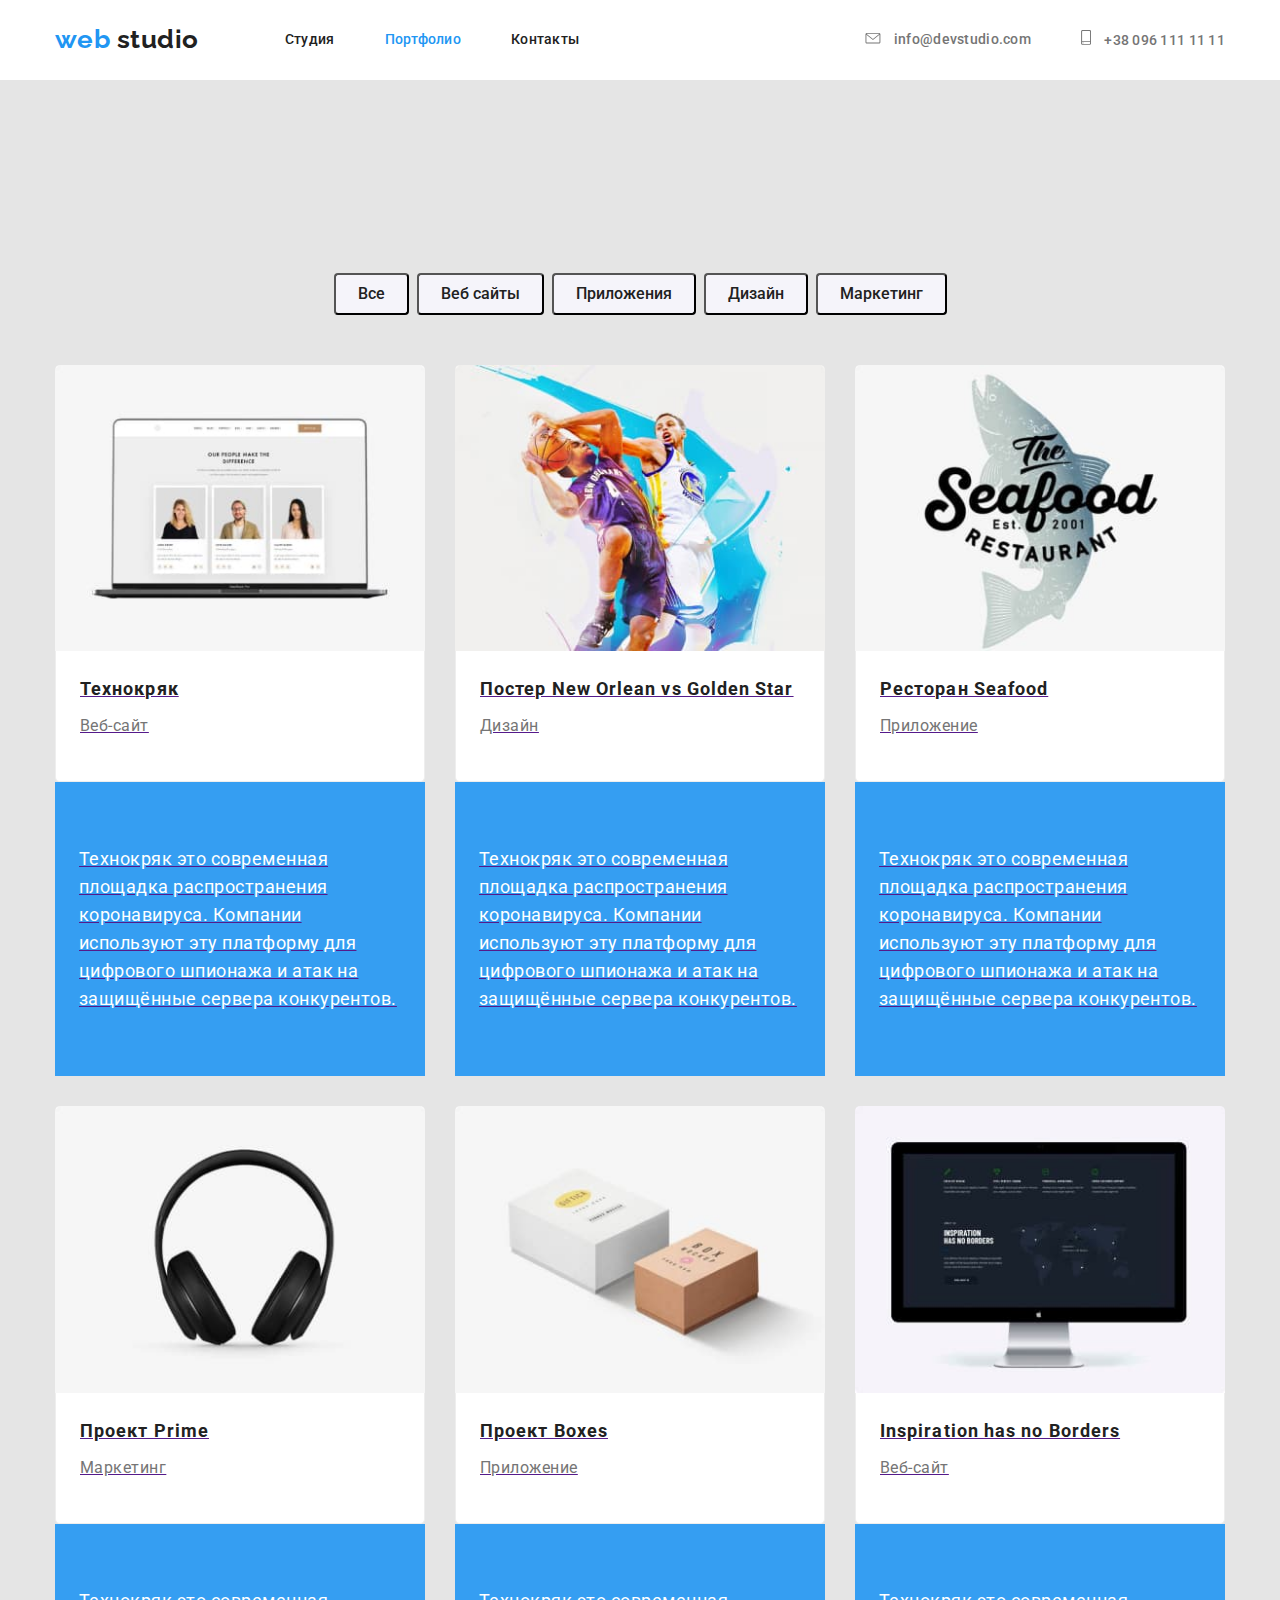
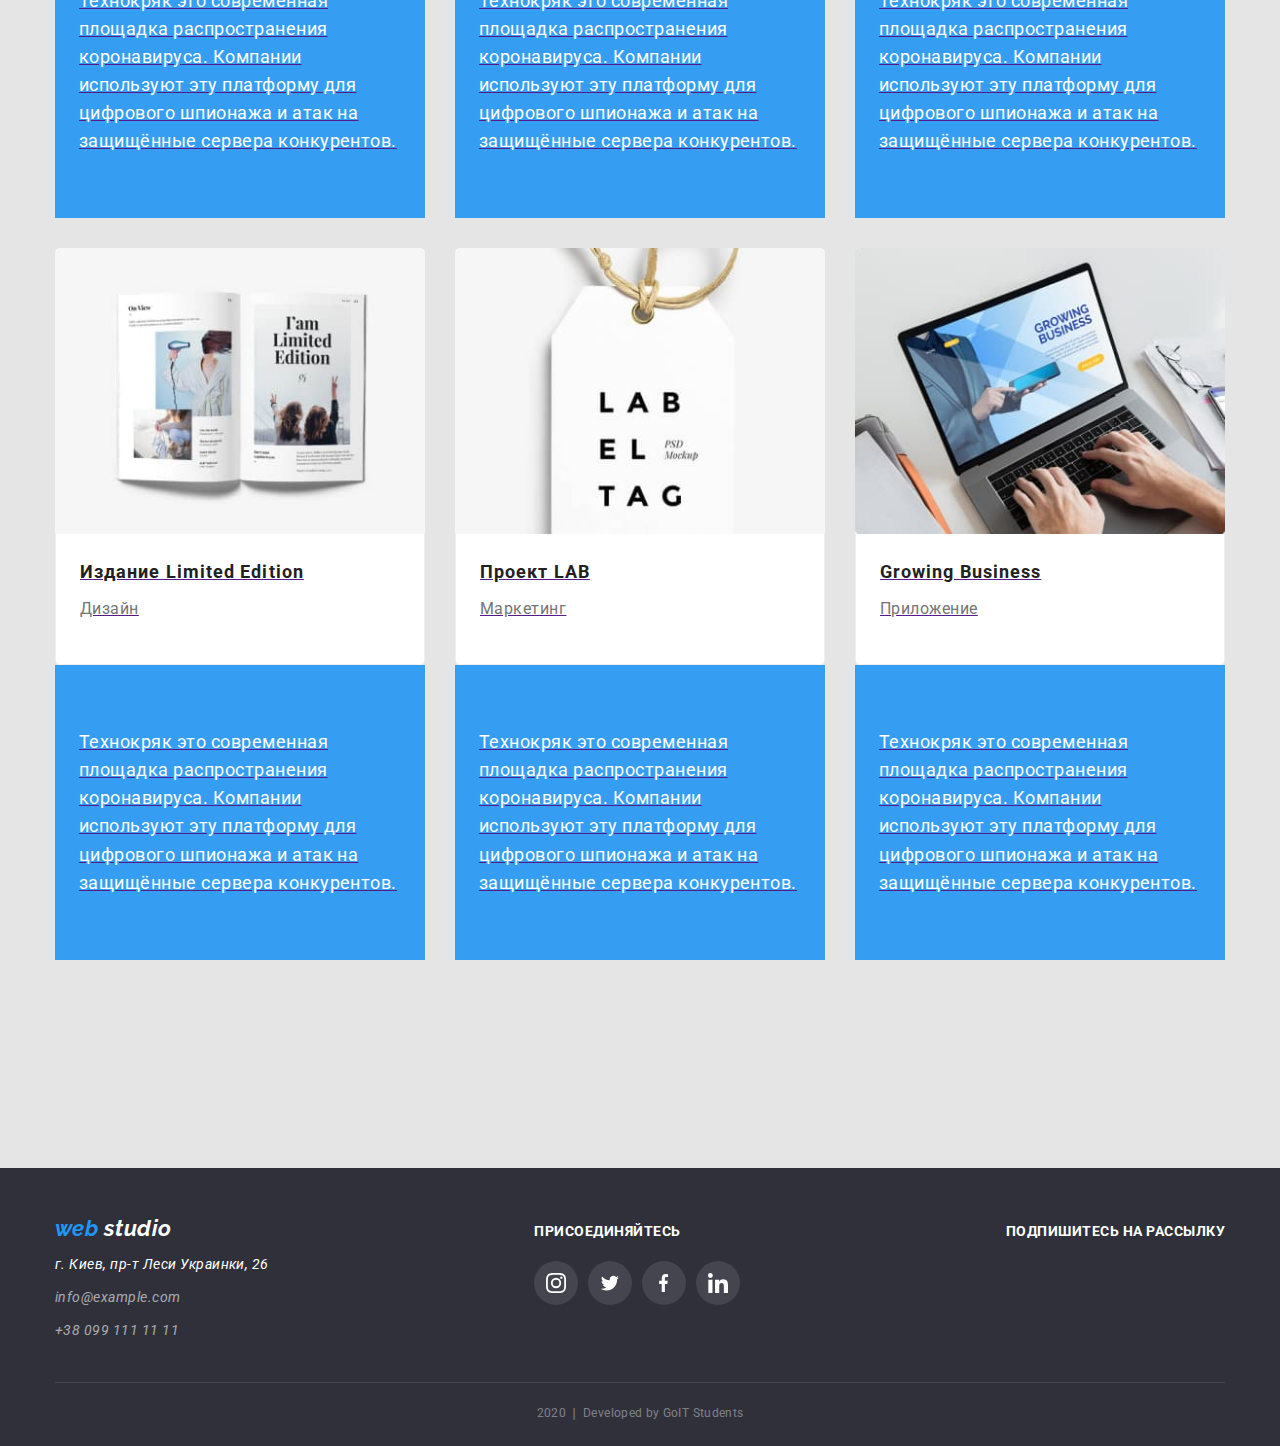
==== portfolio.html @ d5923508 "Создает репозиторий" ====
<!DOCTYPE html>
<html lang="ru">
  <head>
    <meta charset="UTF-8" />
    <meta name="viewport" content="width=device-width, initial-scale=1.0" />
    <title>Document</title>
    <link
      href="https://fonts.googleapis.com/css2?family=Raleway:wght@700&family=Roboto:wght@400;500;700;900&display=swap"
      rel="stylesheet"
    />
    <link
      rel="stylesheet"
      href="https://cdnjs.cloudflare.com/ajax/libs/modern-normalize/0.6.0/modern-normalize.min.css"
    />
    <link rel="stylesheet" href="./css/styles.css" />
  </head>

  <body>
    <header class="page-header">
      <div class="container header-main">
        <a class="logo-nav" href="/">
          <span class="logo-left logo">web</span>
          <span class="logo-riht logo">studio</span></a>
        <nav>
          <ul class="header-listf list">
            <li class="item">
              <a class="link-navf" href="./index.html">Студия</a>
            </li>
            <li class="item">
              <a class="link-navf current" href="./portfolio.html">Портфолио</a>
            </li>
            <li class="item"><a class="link-navf" href="">Контакты</a></li>
          </ul>
        </nav>
      
        <ul class="header-lists list">
          <li class="item">
            <span class="HHH">
              <a class="link-navs" href="">
                <svg class="icon" width="16px" height="11.2px">
                  <use href="./images/symbol-defs1.svg#icon-envelope"></use>
                </svg>
                info@devstudio.com
              </a>
            </span>
          </li>
          <li class="item">
            <span class="HHH"><a class="link-navs" href="">
                <svg class="link-navs icon" width="10px" height="14.94px">
                  <use href="./images/symbol-defs1.svg#icon-smartphone"></use>
                </svg>
                +38 096 111 11 11
              </a></span>
          </li>
        </ul>
      </div>
    </header>

    <main>
      <section class="section-portfolio">
        <h1 class="section-start hidden">Примеры работ</h1>
        <div class="main-section">
          <div class="container">
            <ul class="list list-button">
              <li class="item">
                <button type="button" class="button">
                  Все
                </button>
              </li>
              <li class="item">
                <button type="button" class="button">Веб сайты</button>
              </li>
              <li class="item">
                <button type="button" class="button">Приложения</button>
              </li>
              <li class="item">
                <button type="button" class="button">Дизайн</button>
              </li>
              <li class="item">
                <button type="button" class="button">Маркетинг</button>
              </li>
            </ul>
          </div>
          <div class="container">
            <ul class="list list-main">
              <li class="item">
                <div class="cards">
                <a class="link-portfolio" href="">
                  <img
                    class="main-img"
                    src="./images/технокряк.jpg"
                    alt=""
                    width="370"
                  />
                  <div class="sections">
                    <h2 class="section-titlep">Технокряк</h2>
                    <p class="section-textp">Веб-сайт</p>
                  </div>
                  </div>
                  <p class="section-textps">
                    Технокряк это современная площадка распространения
                    коронавируса. Компании используют эту платформу для
                    цифрового шпионажа и атак на защищённые сервера конкурентов.
                  </p>
                </a>
              </li>
              <li class="item">
                <div class="cards">
                <a href="">
                  <img
                    class="main-img"
                    src="./images/poster.jpg"
                    alt=""
                    width="370"
                  />
                  <div class="sections">
                    <h2 class="section-titlep">
                      Постер New Orlean vs Golden Star
                    </h2>
                    <p class="section-textp">Дизайн</p>
                  </div>
                  </div>
                  <p class="section-textps">
                    Технокряк это современная площадка распространения
                    коронавируса. Компании используют эту платформу для
                    цифрового шпионажа и атак на защищённые сервера конкурентов.
                  </p>
                </a>
              </li>
              <li class="item">
                <div class="cards">
                <a href="">
                  <img
                    class="main-img"
                    src="./images/seafood.jpg"
                    alt=""
                    width="370"
                  />
                  <div class="sections">
                    <h2 class="section-titlep">Ресторан Seafood</h2>
                    <p class="section-textp">Приложение</p>
                  </div>
                  </div>

                  <p class="section-textps">
                    Технокряк это современная площадка распространения
                    коронавируса. Компании используют эту платформу для
                    цифрового шпионажа и атак на защищённые сервера конкурентов.
                  </p>
                </a>
              </li>
              <li class="item">
                <div class="cards">
                <a href="">
                  <img
                    class="main-img"
                    src="./images/наушники.jpg"
                    alt=""
                    width="370"
                  />
                  <div class="sections">
                    <h2 class="section-titlep">Проект Prime</h2>
                    <p class="section-textp">Маркетинг</p>
                  </div>
                  </div>

                  <p class="section-textps">
                    Технокряк это современная площадка распространения
                    коронавируса. Компании используют эту платформу для
                    цифрового шпионажа и атак на защищённые сервера конкурентов.
                  </p>
                </a>
              </li>
              
              <li class="item">
                <div class="cards">
                <a href="">
                  <img
                    class="main-img"
                    src="./images/ящик.jpg"
                    alt=""
                    width="370"
                  />
                  <div class="sections">
                    <h2 class="section-titlep">Проект Boxes</h2>
                    <p class="section-textp">Приложение</p>
                  </div>
                  </div>

                  <p class="section-textps">
                    Технокряк это современная площадка распространения
                    коронавируса. Компании используют эту платформу для
                    цифрового шпионажа и атак на защищённые сервера конкурентов.
                  </p>
                </a>
              </li>
              <li class="item">
                <div class="cards">
                <a href="">
                  <img
                    class="main-img"
                    src="./images/monitor.jpg"
                    alt=""
                    width="370"
                  />
                  <div class="sections">
                    <h2 class="section-titlep">Inspiration has no Borders</h2>
                    <p class="section-textp">Веб-сайт</p>
                  </div>
                  </div>

                  <p class="section-textps">
                    Технокряк это современная площадка распространения
                    коронавируса. Компании используют эту платформу для
                    цифрового шпионажа и атак на защищённые сервера конкурентов.
                  </p>
                </a>
              </li>
              
              <li class="item">
                <div class="cards">
                <a href="">
                  <img
                    class="main-img"
                    src="./images/журнал.jpg"
                    alt=""
                    width="370"
                  />
                  <div class="sections">
                    <h2 class="section-titlep">Издание Limited Edition</h2>
                    <p class="section-textp">Дизайн</p>
                  </div>
                  </div>

                  <p class="section-textps">
                    Технокряк это современная площадка распространения
                    коронавируса. Компании используют эту платформу для
                    цифрового шпионажа и атак на защищённые сервера конкурентов.
                  </p>
                </a>
              </li>
              
              <li class="item">
                <div class="cards">
                <a href="">
                  <img
                    class="main-img"
                    src="./images/бирка.jpg"
                    alt=""
                    width="370"
                  />
                  <div class="sections">
                    <h2 class="section-titlep">Проект LAB</h2>
                    <p class="section-textp">Маркетинг</p>
                  </div>
                  </div>

                  <p class="section-textps">
                    Технокряк это современная площадка распространения
                    коронавируса. Компании используют эту платформу для
                    цифрового шпионажа и атак на защищённые сервера конкурентов.
                  </p>
                </a>
              </li>
              <li class="item">
                <div class="cards">
                <a href="">
                  <img
                    class="main-img"
                    src="./images/laptop.jpg"
                    alt=""
                    width="370"
                  />
                  <div class="sections">
                    <h2 class="section-titlep">Growing Business</h2>
                    <p class="section-textp">Приложение</p>
                  </div>
                  </div>

                  <p class="section-textps">
                    Технокряк это современная площадка распространения
                    коронавируса. Компании используют эту платформу для
                    цифрового шпионажа и атак на защищённые сервера конкурентов.
                  </p>
                </a>
              </li>
            </ul>
          </div>
        </div>
      </section>
    </main>
    <footer>
      <div class="container">
        <div class="footer-main">
          <div class="footer-left">
            <address class="footer-address">
              <a class="logo-footer" href="/">
                <span class="logo-left logo">web</span>
                <span class="logo-rihts logo">studio</span></a>
              <p class="footer-text">г. Киев, пр-т Леси Украинки, 26</p>
      
              <a class="footer-link footer-text" href="">info@example.com</a>
      
              <a class="footer-link" href="">+38 099 111 11 11</a>
            </address>
          </div>
          <div class="footer-center">
            <b class="action">Присоединяйтесь</b>
            <ul class="list social-networksf">
              <li class="item">
                <a class="footer-icon" href="">
                  <svg width="20px" height="20px">
                    <use href="./images/symbol-defs1.svg#icon-instagram"></use>
                  </svg>
                </a>
              </li>
              <li class="item">
                <a class="footer-icon" href="">
                  <svg width="20px" height="16.25px">
                    <use href="./images/symbol-defs1.svg#icon-twitter"></use>
                  </svg>
                </a>
              </li>
              <li class="item">
                <a class="footer-icon" href="">
                  <svg width="10px" height="20px">
                    <use href="./images/symbol-defs1.svg#icon-facebook"></use>
                  </svg>
                </a>
              </li>
              <li class="item">
                <a class="footer-icon" href="">
                  <svg width="20px" height="20px">
                    <use href="./images/symbol-defs1.svg#icon-linkedin"></use>
                  </svg>
                </a>
              </li>
            </ul>
          </div>
          <div class="footer-riht">
            <b class="action">Подпишитесь на рассылку</b>
          </div>
        </div>
      
        <p class="end">2020 &#10072; Developed by GoIT Students</p>
      </div>
    </footer>
  </body>
</html>
---- css/styles.css ----
.list {
  padding: 0;
  margin: 0;
  list-style: none;
}
body {
  font-family: Roboto, sans-serif;
  letter-spacing: 0.03em;
}
.container {
  width: 1200px;

  padding-left: 15px;
  padding-right: 15px;
  margin: auto;
}
.container-second {
  width: 1200px;
  padding-top: 94px;
  padding-bottom: 94px;
  padding-left: 15px;
  padding-right: 15px;
  margin: auto;
}
.link-comanda {
  margin-bottom: 24px;
  background: #ffffff;
  box-shadow: 0px 2px 1px rgba(0, 0, 0, 0.2), 0px 1px 1px rgba(0, 0, 0, 0.14),
    0px 1px 3px rgba(0, 0, 0, 0.12);
  border-radius: 4px;
}

.logo-left {
  color: #2196f3;
}
.logo-riht {
  color: #212121;
}
.link-navf:hover,
.link-navf:focus {
  color: #2196f3;
}

.link-navf:active {
  color: #2196f3;
}

.link-navf.current {
  color: #2196f3;
}

.link-navf {
  color: #212121;
  font-weight: 500;
  font-size: 14px;
  line-height: 1.14;
  letter-spacing: 0.02em;
  text-decoration: none;
}

.header-listf .item:not(:last-child) {
  margin-right: 50px;
}

.header-lists .item:not(:last-child) {
  margin-right: 30px;
}

.link-navs .icon {
  margin-right: 10px;
  fill: #757575;
}

.HHH:hover a {
  color: #2196f3;
}
.HHH:hover svg {
  fill: #2196f3;
}

.link-navs {
  margin: 0px;
  color: #757575;
  font-weight: 500;
  font-size: 14px;
  line-height: 1.14;
  letter-spacing: 0.02em;
  text-decoration: none;
}
.header-listf {
  display: flex;
  margin-left: 86px;
}

.header-lists {
  display: flex;
  margin-left: auto;
  align-items: center;
}

.header-main {
  display: flex;
  align-items: center;
  padding-top: 24px;
  padding-bottom: 25px;
}
.header-main .item:not(:last-child) {
  margin-right: 50px;
}

.page-header {
  background-color: #ffffff;
}
.hero {
  height: 600px;
  max-width: 1600px;
  background-image: linear-gradient(
      to right,
      rgba(47, 48, 58, 0.8),
      rgba(47, 48, 58, 0.8)
    ),
    url(../images/Heroimg.jpg);
  background-size: cover;
  background-position: center;
  background-repeat: no-repeat;
  margin-left: auto;
  margin-right: auto;
  padding-top: 200px;
  padding-bottom: 200px;
  text-align: center;
}

.hero-title {
  margin-top: 0;
  margin-bottom: 46px;

  color: #ffffff;
  font-weight: 900;
  font-size: 44px;
  line-height: 1.36;
  text-align: center;
  letter-spacing: 0.06em;
  text-transform: uppercase;
}
.hero-button {
  display: inline-block;

  padding: 10px 32px;
  color: #ffffff;

  background-color: #2196f3;
  font-weight: bold;
  font-size: 16px;
  line-height: 1.87;
  text-align: center;
  letter-spacing: 0.06em;
  text-decoration: none;
  border-radius: 4px;
}

.hidden {
  position: absolute;
  clip: rect(0 0 0 0);
  width: 1px;
  height: 1px;
  margin: -1px;
}

.section {
  padding-top: 94px;
  padding-bottom: 94px;
  background-color: #e5e5e5;
}
.section-portfolio {
  padding-top: 99px;
  padding-bottom: 114px;
  background-color: #e5e5e5;
}
.section-title {
  margin-top: 0;
  margin-bottom: 50px;
  color: #212121;
  font-weight: bold;
  font-size: 36px;
  line-height: 1.17;
  text-align: center;
}
.advantages {
  display: flex;
  align-items: center;
}

.advantages .item:not(:last-child) {
  margin-right: 30px;
}
.img-small {
  display: flex;
  width: 270px;
  height: 120px;
  border-radius: 4px;
  background-color: #f5f4fa;
  justify-content: center;
  align-items: center;
}

.work {
  display: flex;
  align-items: center;
}
.work .item:not(:last-child) {
  margin-right: 30px;
}
.comand {
  background-color: #f5f4fa;
}
.list-comanda {
  display: flex;
  align-items: center;
}
.list-comanda .link-comanda:not(:last-child) {
  margin-right: 30px;
}

.section-text {
  margin-top: 10px;
  margin-bottom: 0;

  color: #757575;
  font-weight: normal;
  font-size: 14px;
  line-height: 1.71;
}
.section-titles {
  margin-top: 30px;
  margin-bottom: 0;

  color: #212121;
  font-weight: bold;
  font-size: 14px;
  line-height: 1.14;
  text-transform: uppercase;
}
.comanda-title {
  margin-top: 0;
  margin-bottom: 50px;

  color: #212121;
  font-weight: bold;
  font-size: 36px;
  line-height: 1.17;
  text-align: center;
}
.comand-name {
  margin-top: 0px;
  margin-bottom: 10px;
  font-weight: 500;
  font-size: 16px;
  line-height: 1.19;
  text-align: center;
}
.comand-img {
  margin-bottom: 30px;
}
.comand-text {
  margin-top: 0px;
  margin-bottom: 16px;
  font-weight: normal;
  font-size: 16px;
  line-height: 1.19;
  text-align: center;
}
.social-networks {
  padding-left: 32px;
  padding-right: 31px;
  padding-bottom: 24px;
}

.social-networks {
  display: flex;
  align-items: center;
  justify-content: space-between;
}
.social-networks .item:not(:last-child) {
  margin-right: 10px;
}

.social-item {
  display: flex;
  width: 44px;
  height: 44px;
  align-items: center;
  justify-content: center;
  border-radius: 50%;
  fill: #afb1b8;
}

.social-item:hover,
.social-item:focus {
  background-color: #2196f3;
  fill: #ffffff;
}

.client {
  display: flex;
  align-items: center;
}
.client .item:not(:last-child) {
  margin-right: 30px;
}

.client-logo {
  display: flex;
  width: 170px;
  height: 90px;
  border: 1px solid #afb1b8;

  border-radius: 4px;
  background-color: #e5e5e5;
  justify-content: center;
  align-items: center;
}

.link {
  color: #ffffff;
  background-color: rgba(47, 48, 58, 0.8);
  font-weight: bold;
  font-size: 14px;
  line-height: 1.14;
  text-align: center;
  text-transform: uppercase;
  text-decoration: none;
}

.link:hover,
.link:focus {
  color: #2196f3;
}

footer {
  color: #ffffff;
  background-color: #2f303a;
}

.logo-rihts {
  color: #ffffff;
}
.footer-link {
  color: rgba(255, 255, 255, 0.6);
  text-decoration: none;
}

.logo {
  font-family: Raleway, sans-serif;
}
.logo-nav {
  font-weight: bold;
  font-size: 26px;
  line-height: 1.19;
  text-decoration: none;
}
.footer-address {
  font-weight: normal;
  font-size: 14px;
  line-height: 24px;
}
.footer-text {
  display: block;
  margin-top: 0px;
  margin-bottom: 9px;
}
.logo-footer {
  display: inline-block;
  margin-bottom: 10px;
  font-weight: bold;
  font-size: 22px;
  line-height: 1.18;
  text-decoration: none;
}
.footer-main {
  display: flex;
  align-items: flex-start;
}
.footer-main {
  padding-top: 48px;
  padding-bottom: 28px;
  align-items: baseline;
  justify-content: space-between;
}

.footer-icon {
  display: flex;
  width: 44px;
  height: 44px;
  align-items: center;
  justify-content: center;
  border-radius: 50%;
  background: rgba(255, 255, 255, 0.1);
  fill: #ffffff;
}

.footer-icon:hover,
.footer-icon:focus {
  background-color: #2196f3;
}

.social-networksf {
  display: flex;
  align-items: center;
  justify-content: space-between;
}

.social-networksf .item:not(:last-child) {
  margin-right: 10px;
}

.action {
  display: inline-block;
  margin-bottom: 21px;
  font-weight: bold;
  font-size: 14px;
  line-height: 1.14;
  text-transform: uppercase;
}
.end {
  margin-bottom: 0px;
  padding-top: 18px;
  padding-bottom: 21px;
  border-top: 1px solid rgba(255, 255, 255, 0.1);
  font-family: Roboto;
  font-style: normal;
  font-weight: normal;
  font-size: 12px;
  line-height: 2;

  text-align: center;
  letter-spacing: 0.03em;

  color: rgba(255, 255, 255, 0.4);
}

.main-section {
  padding-top: 94px;
  padding-bottom: 94px;
}
.button {
  display: inline-block;
  padding: 6px 22px;
  border-radius: 4px;

  color: #212121;
  background-color: #f5f4fa;
  font-style: normal;
  font-weight: 500;
  font-size: 16px;
  line-height: 1.62;
  text-align: center;
}
.button:hover,
.button:focus {
  color: #ffffff;
  background-color: #2196f3;
}

.list-button {
  display: flex;
  align-items: center;
  justify-content: center;

  margin-bottom: 50px;
}

.list-button .item:not(:last-child) {
  margin-right: 8px;
}

.section-start {
  margin-top: 0px;
  margin-bottom: 0px;
}
.list-main .item {
  width: 370px;
  margin-right: 30px;
  margin-bottom: 30px;
}
.list-main .item:nth-child(3n) {
  margin-right: 0px;
}
.list-main .item:nth-last-child(-n + 3) {
  margin-bottom: 0px;
}
.list-main {
  display: flex;
  flex-wrap: wrap;
}

.main-img {
  display: block;
}

.section-titlep {
  margin-top: 0px;
  margin-bottom: 4px;

  color: #212121;
  font-weight: bold;
  font-size: 18px;
  line-height: 2;
  letter-spacing: 0.06em;
}
.section-textp {
  margin-top: 0px;
  margin-bottom: 0px;

  padding-bottom: 20px;

  color: #757575;
  font-weight: normal;
  font-size: 16px;
  line-height: 1.87;
}

.section-textps {
  margin-top: 0px;
  margin-bottom: 0px;
  padding: 63px 24px;

  color: #ffffff;
  background-color: rgba(33, 150, 243, 0.9);
  font-weight: normal;
  font-size: 18px;
  line-height: 1.56;
}
.sections {
  padding: 20px 24px;

  background: #ffffff;
  border-left: 1px solid #eeeeee;
  border-right: 1px solid #eeeeee;
  border-bottom: 1px solid #eeeeee;

  box-sizing: border-box;
  border-bottom-right-radius: 5px;
  border-bottom-left-radius: 5px;
}
.cards {
  width: 370px;
  border-top-right-radius: 5px;
  border-top-left-radius: 5px;
  overflow: hidden;
}

.cards:hover,
.cards:focus {
  box-shadow: 1px 4px 6px rgba(0, 0, 0, 0.16), 0px 4px 4px rgba(0, 0, 0, 0.06),
    0px 1px 1px rgba(0, 0, 0, 0.12);
}
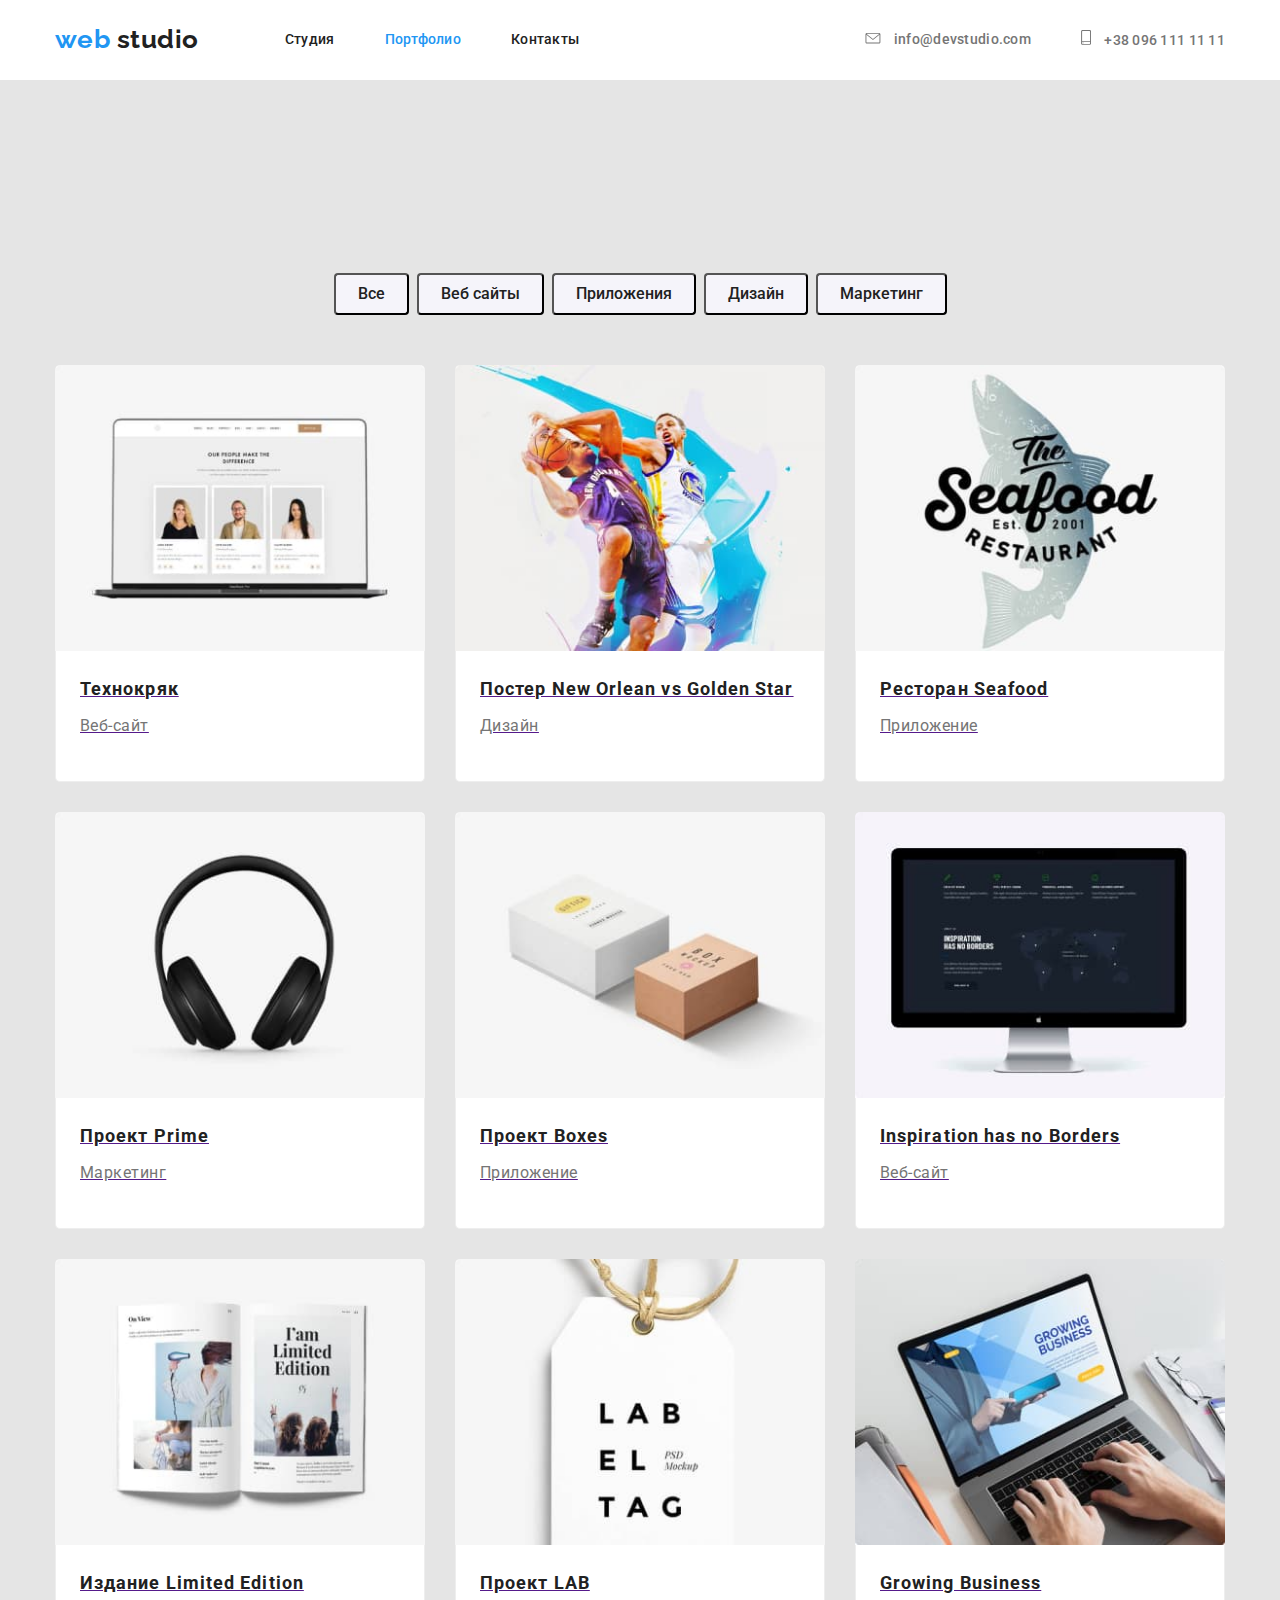
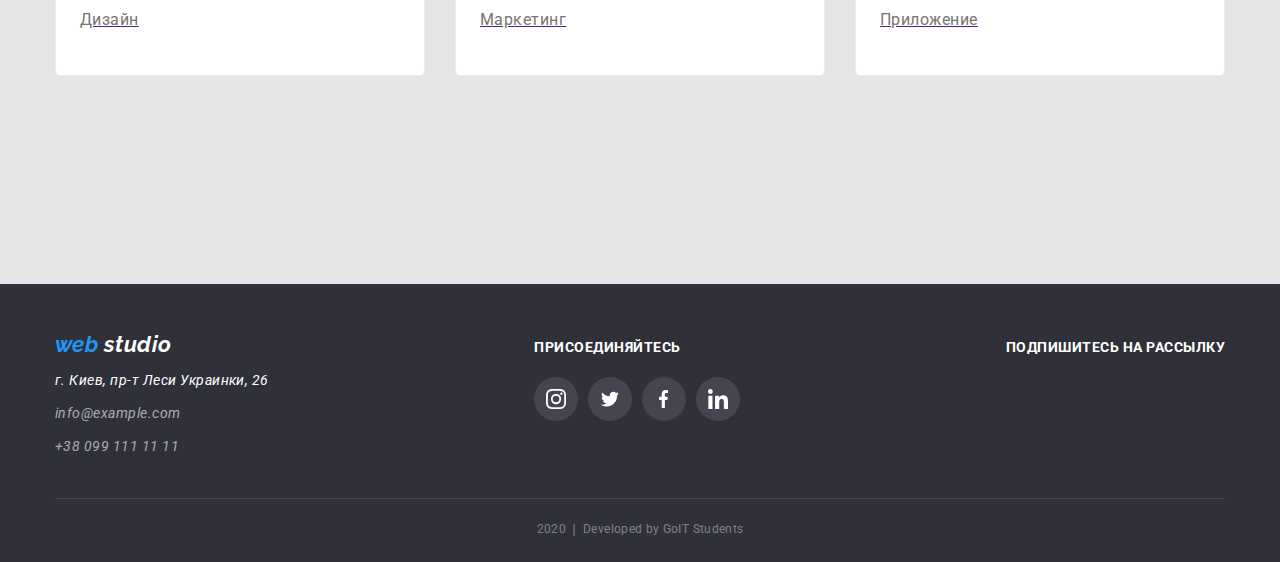
==== commit 0c499a36: "делает чем мы занимаемся" ====
--- a/portfolio.html
+++ b/portfolio.html
@@ -86,33 +86,33 @@
               <li class="item">
                 <div class="cards">
                 <a class="link-portfolio" href="">
-                  <img
-                    class="main-img"
-                    src="./images/технокряк.jpg"
-                    alt=""
-                    width="370"
-                  />
+                  <div class="cards-ovarlay">
+                    <img class="main-img" src="./images/технокряк.jpg" alt="" width="370" />
+                    <p class="section-textps">
+                      Технокряк это современная площадка распространения
+                      коронавируса. Компании используют эту платформу для
+                      цифрового шпионажа и атак на защищённые сервера конкурентов.
+                    </p>
+                  </div>
+                 
                   <div class="sections">
                     <h2 class="section-titlep">Технокряк</h2>
                     <p class="section-textp">Веб-сайт</p>
                   </div>
                   </div>
+                  
+                </a>
+              </li>
+              <li class="item">
+                <div class="cards">
+                <a href="">
+                  <div class="cards-ovarlay"> <img class="main-img" src="./images/poster.jpg" alt="" width="370" />
                   <p class="section-textps">
                     Технокряк это современная площадка распространения
                     коронавируса. Компании используют эту платформу для
                     цифрового шпионажа и атак на защищённые сервера конкурентов.
-                  </p>
-                </a>
-              </li>
-              <li class="item">
-                <div class="cards">
-                <a href="">
-                  <img
-                    class="main-img"
-                    src="./images/poster.jpg"
-                    alt=""
-                    width="370"
-                  />
+                  </p> </div>
+                  
                   <div class="sections">
                     <h2 class="section-titlep">
                       Постер New Orlean vs Golden Star
@@ -120,168 +120,160 @@
                     <p class="section-textp">Дизайн</p>
                   </div>
                   </div>
-                  <p class="section-textps">
-                    Технокряк это современная площадка распространения
-                    коронавируса. Компании используют эту платформу для
-                    цифрового шпионажа и атак на защищённые сервера конкурентов.
-                  </p>
-                </a>
-              </li>
-              <li class="item">
-                <div class="cards">
-                <a href="">
-                  <img
-                    class="main-img"
-                    src="./images/seafood.jpg"
-                    alt=""
-                    width="370"
-                  />
+                  
+                </a>
+              </li>
+              <li class="item">
+                <div class="cards">
+                <a href="">
+                  <div class="cards-ovarlay">
+                    <img class="main-img" src="./images/seafood.jpg" alt="" width="370" />
+                    <p class="section-textps">
+                      Технокряк это современная площадка распространения
+                      коронавируса. Компании используют эту платформу для
+                      цифрового шпионажа и атак на защищённые сервера конкурентов.
+                    </p>
+                  </div>
+                  
                   <div class="sections">
                     <h2 class="section-titlep">Ресторан Seafood</h2>
                     <p class="section-textp">Приложение</p>
                   </div>
                   </div>
 
-                  <p class="section-textps">
-                    Технокряк это современная площадка распространения
-                    коронавируса. Компании используют эту платформу для
-                    цифрового шпионажа и атак на защищённые сервера конкурентов.
-                  </p>
-                </a>
-              </li>
-              <li class="item">
-                <div class="cards">
-                <a href="">
-                  <img
-                    class="main-img"
-                    src="./images/наушники.jpg"
-                    alt=""
-                    width="370"
-                  />
+                  
+                </a>
+              </li>
+              <li class="item">
+                <div class="cards">
+                <a href="">
+                  <div class="cards-ovarlay">
+                    <img class="main-img" src="./images/наушники.jpg" alt="" width="370" />
+                    <p class="section-textps">
+                      Технокряк это современная площадка распространения
+                      коронавируса. Компании используют эту платформу для
+                      цифрового шпионажа и атак на защищённые сервера конкурентов.
+                    </p>
+
+                  </div>
+                  
                   <div class="sections">
                     <h2 class="section-titlep">Проект Prime</h2>
                     <p class="section-textp">Маркетинг</p>
                   </div>
                   </div>
 
-                  <p class="section-textps">
-                    Технокряк это современная площадка распространения
-                    коронавируса. Компании используют эту платформу для
-                    цифрового шпионажа и атак на защищённые сервера конкурентов.
-                  </p>
+                  
                 </a>
               </li>
               
               <li class="item">
                 <div class="cards">
                 <a href="">
-                  <img
-                    class="main-img"
-                    src="./images/ящик.jpg"
-                    alt=""
-                    width="370"
-                  />
+                  <div class="cards-ovarlay">
+                    <img class="main-img" src="./images/ящик.jpg" alt="" width="370" />
+                    <p class="section-textps">
+                      Технокряк это современная площадка распространения
+                      коронавируса. Компании используют эту платформу для
+                      цифрового шпионажа и атак на защищённые сервера конкурентов.
+                    </p>
+                  </div>
+                  
                   <div class="sections">
                     <h2 class="section-titlep">Проект Boxes</h2>
                     <p class="section-textp">Приложение</p>
                   </div>
                   </div>
 
-                  <p class="section-textps">
-                    Технокряк это современная площадка распространения
-                    коронавируса. Компании используют эту платформу для
-                    цифрового шпионажа и атак на защищённые сервера конкурентов.
-                  </p>
-                </a>
-              </li>
-              <li class="item">
-                <div class="cards">
-                <a href="">
-                  <img
-                    class="main-img"
-                    src="./images/monitor.jpg"
-                    alt=""
-                    width="370"
-                  />
+                  
+                </a>
+              </li>
+              <li class="item">
+                <div class="cards">
+                <a href="">
+                  <div class="cards-ovarlay"> 
+                    <img class="main-img" src="./images/monitor.jpg" alt="" width="370" />
+                    <p class="section-textps">
+                      Технокряк это современная площадка распространения
+                      коронавируса. Компании используют эту платформу для
+                      цифрового шпионажа и атак на защищённые сервера конкурентов.
+                    </p>
+
+                  </div>
+                  
                   <div class="sections">
                     <h2 class="section-titlep">Inspiration has no Borders</h2>
                     <p class="section-textp">Веб-сайт</p>
                   </div>
                   </div>
 
-                  <p class="section-textps">
-                    Технокряк это современная площадка распространения
-                    коронавируса. Компании используют эту платформу для
-                    цифрового шпионажа и атак на защищённые сервера конкурентов.
-                  </p>
+                  
                 </a>
               </li>
               
               <li class="item">
                 <div class="cards">
                 <a href="">
-                  <img
-                    class="main-img"
-                    src="./images/журнал.jpg"
-                    alt=""
-                    width="370"
-                  />
+                  <div class="cards-ovarlay">
+                    <img class="main-img" src="./images/журнал.jpg" alt="" width="370" />
+                    <p class="section-textps">
+                      Технокряк это современная площадка распространения
+                      коронавируса. Компании используют эту платформу для
+                      цифрового шпионажа и атак на защищённые сервера конкурентов.
+                    </p>
+
+                  </div>
+                  
                   <div class="sections">
                     <h2 class="section-titlep">Издание Limited Edition</h2>
                     <p class="section-textp">Дизайн</p>
                   </div>
                   </div>
 
-                  <p class="section-textps">
-                    Технокряк это современная площадка распространения
-                    коронавируса. Компании используют эту платформу для
-                    цифрового шпионажа и атак на защищённые сервера конкурентов.
-                  </p>
+                  
                 </a>
               </li>
               
               <li class="item">
                 <div class="cards">
                 <a href="">
-                  <img
-                    class="main-img"
-                    src="./images/бирка.jpg"
-                    alt=""
-                    width="370"
-                  />
+                  <div class="cards-ovarlay">
+                    <img class="main-img" src="./images/бирка.jpg" alt="" width="370" />
+                    <p class="section-textps">
+                      Технокряк это современная площадка распространения
+                      коронавируса. Компании используют эту платформу для
+                      цифрового шпионажа и атак на защищённые сервера конкурентов.
+                    </p>
+
+                  </div>
+                  
                   <div class="sections">
                     <h2 class="section-titlep">Проект LAB</h2>
                     <p class="section-textp">Маркетинг</p>
                   </div>
                   </div>
 
-                  <p class="section-textps">
-                    Технокряк это современная площадка распространения
-                    коронавируса. Компании используют эту платформу для
-                    цифрового шпионажа и атак на защищённые сервера конкурентов.
-                  </p>
-                </a>
-              </li>
-              <li class="item">
-                <div class="cards">
-                <a href="">
-                  <img
-                    class="main-img"
-                    src="./images/laptop.jpg"
-                    alt=""
-                    width="370"
-                  />
+                                </a>
+              </li>
+              <li class="item">
+                <div class="cards">
+                <a href="">
+                  <div class="cards-ovarlay">
+                    <img class="main-img" src="./images/laptop.jpg" alt="" width="370" />
+                    <p class="section-textps">
+                      Технокряк это современная площадка распространения
+                      коронавируса. Компании используют эту платформу для
+                      цифрового шпионажа и атак на защищённые сервера конкурентов.
+                    </p>
+                  </div>
+                  
                   <div class="sections">
                     <h2 class="section-titlep">Growing Business</h2>
                     <p class="section-textp">Приложение</p>
                   </div>
                   </div>
 
-                  <p class="section-textps">
-                    Технокряк это современная площадка распространения
-                    коронавируса. Компании используют эту платформу для
-                    цифрового шпионажа и атак на защищённые сервера конкурентов.
-                  </p>
+                  
                 </a>
               </li>
             </ul>
--- a/css/styles.css
+++ b/css/styles.css
@@ -210,6 +210,7 @@
 .work .item:not(:last-child) {
   margin-right: 30px;
 }
+
 .comand {
   background-color: #f5f4fa;
 }
@@ -318,17 +319,37 @@
   background-color: #e5e5e5;
   justify-content: center;
   align-items: center;
+  fill: #afb1b8;
+}
+
+.client-logo:hover,
+.client-logo:focus {
+  border: solid #2196f3;
+  fill: #2196f3;
 }
 
 .link {
+  display: flex;
+  width: 370px;
+  height: 70px;
+  position: absolute;
+  bottom: 0;
+  left: 0;
+  align-items: center;
+  justify-content: center;
+
   color: #ffffff;
   background-color: rgba(47, 48, 58, 0.8);
   font-weight: bold;
   font-size: 14px;
   line-height: 1.14;
-  text-align: center;
+
   text-transform: uppercase;
   text-decoration: none;
+}
+
+.do {
+  position: relative;
 }
 
 .link:hover,
@@ -519,7 +540,16 @@
   line-height: 1.87;
 }
 
+.cards-ovarlay {
+  position: relative;
+}
+
 .section-textps {
+  position: absolute;
+  opacity: 0;
+  top: 0px;
+  left: 0px;
+  width: 370px;
   margin-top: 0px;
   margin-bottom: 0px;
   padding: 63px 24px;
@@ -529,6 +559,10 @@
   font-weight: normal;
   font-size: 18px;
   line-height: 1.56;
+
+  transition-property: opacity;
+  transition-duration: 250ms;
+  transition-timing-function: cubic-bezier(0.4, 0, 0.2, 1);
 }
 .sections {
   padding: 20px 24px;
@@ -554,3 +588,7 @@
   box-shadow: 1px 4px 6px rgba(0, 0, 0, 0.16), 0px 4px 4px rgba(0, 0, 0, 0.06),
     0px 1px 1px rgba(0, 0, 0, 0.12);
 }
+
+.cards:hover .section-textps {
+  opacity: 1;
+}
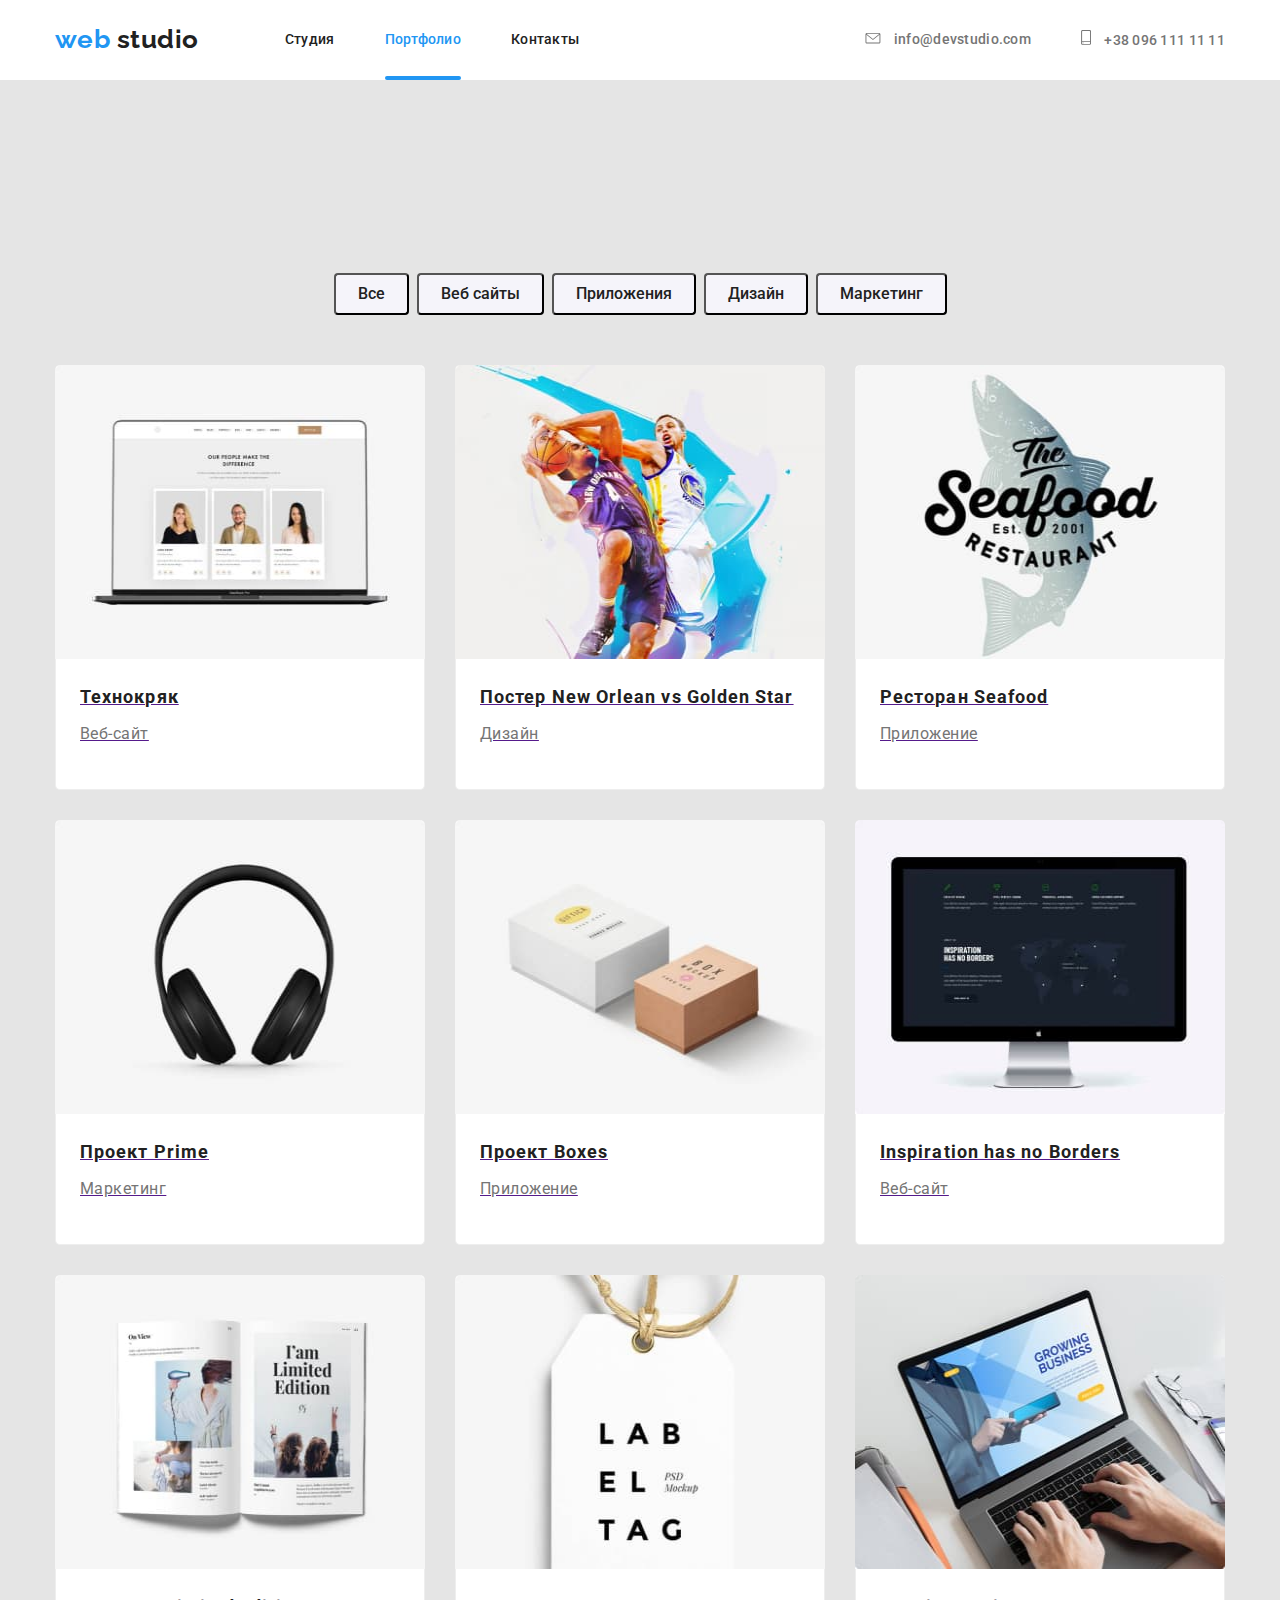
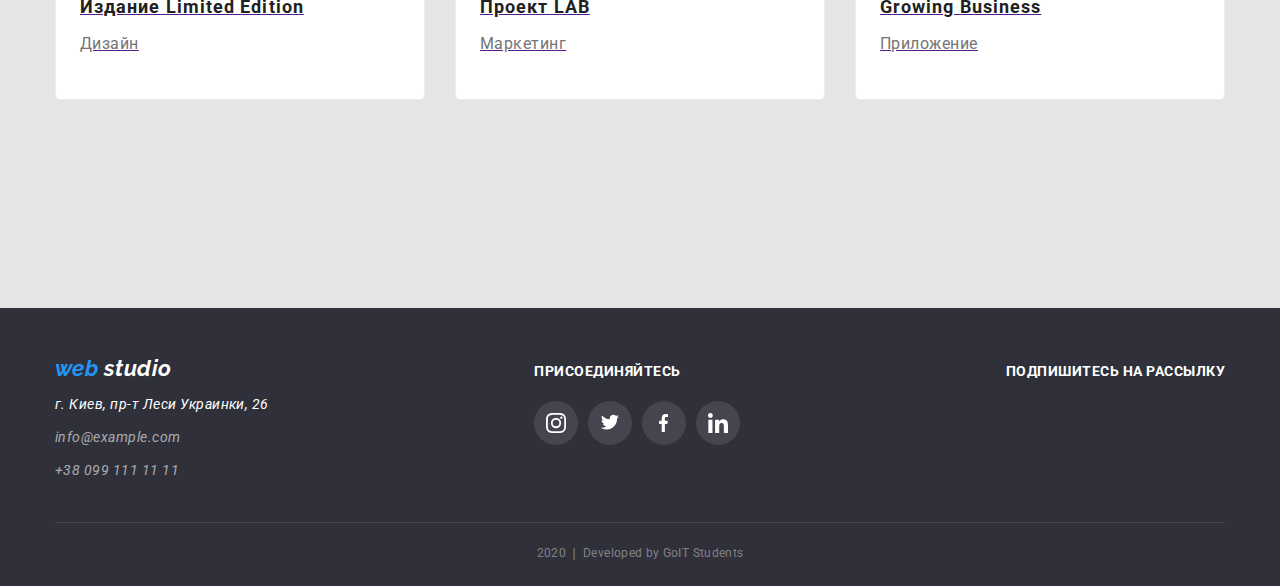
==== commit 3c0a8bc2: "Делает навигацию" ====
--- a/portfolio.html
+++ b/portfolio.html
@@ -87,7 +87,7 @@
                 <div class="cards">
                 <a class="link-portfolio" href="">
                   <div class="cards-ovarlay">
-                    <img class="main-img" src="./images/технокряк.jpg" alt="" width="370" />
+                    <img class="main-img" src="./images/технокряк.jpg" alt="" width="370" height="294" />
                     <p class="section-textps">
                       Технокряк это современная площадка распространения
                       коронавируса. Компании используют эту платформу для
@@ -106,7 +106,7 @@
               <li class="item">
                 <div class="cards">
                 <a href="">
-                  <div class="cards-ovarlay"> <img class="main-img" src="./images/poster.jpg" alt="" width="370" />
+                  <div class="cards-ovarlay"> <img class="main-img" src="./images/poster.jpg" alt="" width="370" height="294" />
                   <p class="section-textps">
                     Технокряк это современная площадка распространения
                     коронавируса. Компании используют эту платформу для
@@ -127,7 +127,7 @@
                 <div class="cards">
                 <a href="">
                   <div class="cards-ovarlay">
-                    <img class="main-img" src="./images/seafood.jpg" alt="" width="370" />
+                    <img class="main-img" src="./images/seafood.jpg" alt="" width="370" height="294" />
                     <p class="section-textps">
                       Технокряк это современная площадка распространения
                       коронавируса. Компании используют эту платформу для
@@ -148,7 +148,7 @@
                 <div class="cards">
                 <a href="">
                   <div class="cards-ovarlay">
-                    <img class="main-img" src="./images/наушники.jpg" alt="" width="370" />
+                    <img class="main-img" src="./images/наушники.jpg" alt="" width="370" height="294" />
                     <p class="section-textps">
                       Технокряк это современная площадка распространения
                       коронавируса. Компании используют эту платформу для
@@ -171,7 +171,7 @@
                 <div class="cards">
                 <a href="">
                   <div class="cards-ovarlay">
-                    <img class="main-img" src="./images/ящик.jpg" alt="" width="370" />
+                    <img class="main-img" src="./images/ящик.jpg" alt="" width="370" height="294" />
                     <p class="section-textps">
                       Технокряк это современная площадка распространения
                       коронавируса. Компании используют эту платформу для
@@ -192,7 +192,7 @@
                 <div class="cards">
                 <a href="">
                   <div class="cards-ovarlay"> 
-                    <img class="main-img" src="./images/monitor.jpg" alt="" width="370" />
+                    <img class="main-img" src="./images/monitor.jpg" alt="" width="370" height="294" />
                     <p class="section-textps">
                       Технокряк это современная площадка распространения
                       коронавируса. Компании используют эту платформу для
@@ -215,7 +215,7 @@
                 <div class="cards">
                 <a href="">
                   <div class="cards-ovarlay">
-                    <img class="main-img" src="./images/журнал.jpg" alt="" width="370" />
+                    <img class="main-img" src="./images/журнал.jpg" alt="" width="370" height="294" />
                     <p class="section-textps">
                       Технокряк это современная площадка распространения
                       коронавируса. Компании используют эту платформу для
@@ -238,7 +238,7 @@
                 <div class="cards">
                 <a href="">
                   <div class="cards-ovarlay">
-                    <img class="main-img" src="./images/бирка.jpg" alt="" width="370" />
+                    <img class="main-img" src="./images/бирка.jpg" alt="" width="370" height="294" />
                     <p class="section-textps">
                       Технокряк это современная площадка распространения
                       коронавируса. Компании используют эту платформу для
@@ -259,7 +259,7 @@
                 <div class="cards">
                 <a href="">
                   <div class="cards-ovarlay">
-                    <img class="main-img" src="./images/laptop.jpg" alt="" width="370" />
+                    <img class="main-img" src="./images/laptop.jpg" alt="" width="370" height="294" />
                     <p class="section-textps">
                       Технокряк это современная площадка распространения
                       коронавируса. Компании используют эту платформу для
--- a/css/styles.css
+++ b/css/styles.css
@@ -50,12 +50,32 @@
 }
 
 .link-navf {
+  position: relative;
   color: #212121;
   font-weight: 500;
   font-size: 14px;
   line-height: 1.14;
   letter-spacing: 0.02em;
   text-decoration: none;
+  transition: color 250ms cubic-bezier(0.4, 0, 0.2, 1);
+}
+
+.link-navf::after {
+  content: '';
+  position: absolute;
+  display: block;
+  width: 100%;
+  height: 4px;
+  background: #2196f3;
+  border-radius: 2px;
+  margin-top: 27.5px;
+
+  opacity: 0;
+}
+
+.link-navf.current::after {
+  opacity: 1;
+  color: #2196f3;
 }
 
 .header-listf .item:not(:last-child) {
@@ -69,6 +89,8 @@
 .link-navs .icon {
   margin-right: 10px;
   fill: #757575;
+
+  transition: fill 250ms cubic-bezier(0.4, 0, 0.2, 1);
 }
 
 .HHH:hover a {
@@ -86,6 +108,8 @@
   line-height: 1.14;
   letter-spacing: 0.02em;
   text-decoration: none;
+
+  transition: color 250ms cubic-bezier(0.4, 0, 0.2, 1);
 }
 .header-listf {
   display: flex;
@@ -293,6 +317,9 @@
   justify-content: center;
   border-radius: 50%;
   fill: #afb1b8;
+
+  transition: fill 250ms cubic-bezier(0.4, 0, 0.2, 1),
+    background-color 250ms cubic-bezier(0.4, 0, 0.2, 1);
 }
 
 .social-item:hover,
@@ -320,6 +347,9 @@
   justify-content: center;
   align-items: center;
   fill: #afb1b8;
+
+  transition: border 250ms cubic-bezier(0.4, 0, 0.2, 1),
+    fill 250ms cubic-bezier(0.4, 0, 0.2, 1);
 }
 
 .client-logo:hover,
@@ -346,6 +376,8 @@
 
   text-transform: uppercase;
   text-decoration: none;
+
+  transition: color 250ms cubic-bezier(0.4, 0, 0.2, 1);
 }
 
 .do {
@@ -417,6 +449,8 @@
   border-radius: 50%;
   background: rgba(255, 255, 255, 0.1);
   fill: #ffffff;
+
+  transition: background-color 250ms cubic-bezier(0.4, 0, 0.2, 1);
 }
 
 .footer-icon:hover,
@@ -475,7 +509,11 @@
   font-size: 16px;
   line-height: 1.62;
   text-align: center;
-}
+
+  transition: color 250ms cubic-bezier(0.4, 0, 0.2, 1),
+    background-color 250ms cubic-bezier(0.4, 0, 0.2, 1);
+}
+
 .button:hover,
 .button:focus {
   color: #ffffff;
@@ -547,8 +585,9 @@
 .section-textps {
   position: absolute;
   opacity: 0;
-  top: 0px;
-  left: 0px;
+
+  top: 0;
+  left: 0;
   width: 370px;
   margin-top: 0px;
   margin-bottom: 0px;
@@ -559,10 +598,9 @@
   font-weight: normal;
   font-size: 18px;
   line-height: 1.56;
-
-  transition-property: opacity;
-  transition-duration: 250ms;
-  transition-timing-function: cubic-bezier(0.4, 0, 0.2, 1);
+  transform: translateY(294px);
+  transition: opacity 250ms cubic-bezier(0.4, 0, 0.2, 1),
+    transform 250ms cubic-bezier(0.4, 0, 0.2, 1);
 }
 .sections {
   padding: 20px 24px;
@@ -591,4 +629,5 @@
 
 .cards:hover .section-textps {
   opacity: 1;
-}
+  transform: translateY(0px);
+}
